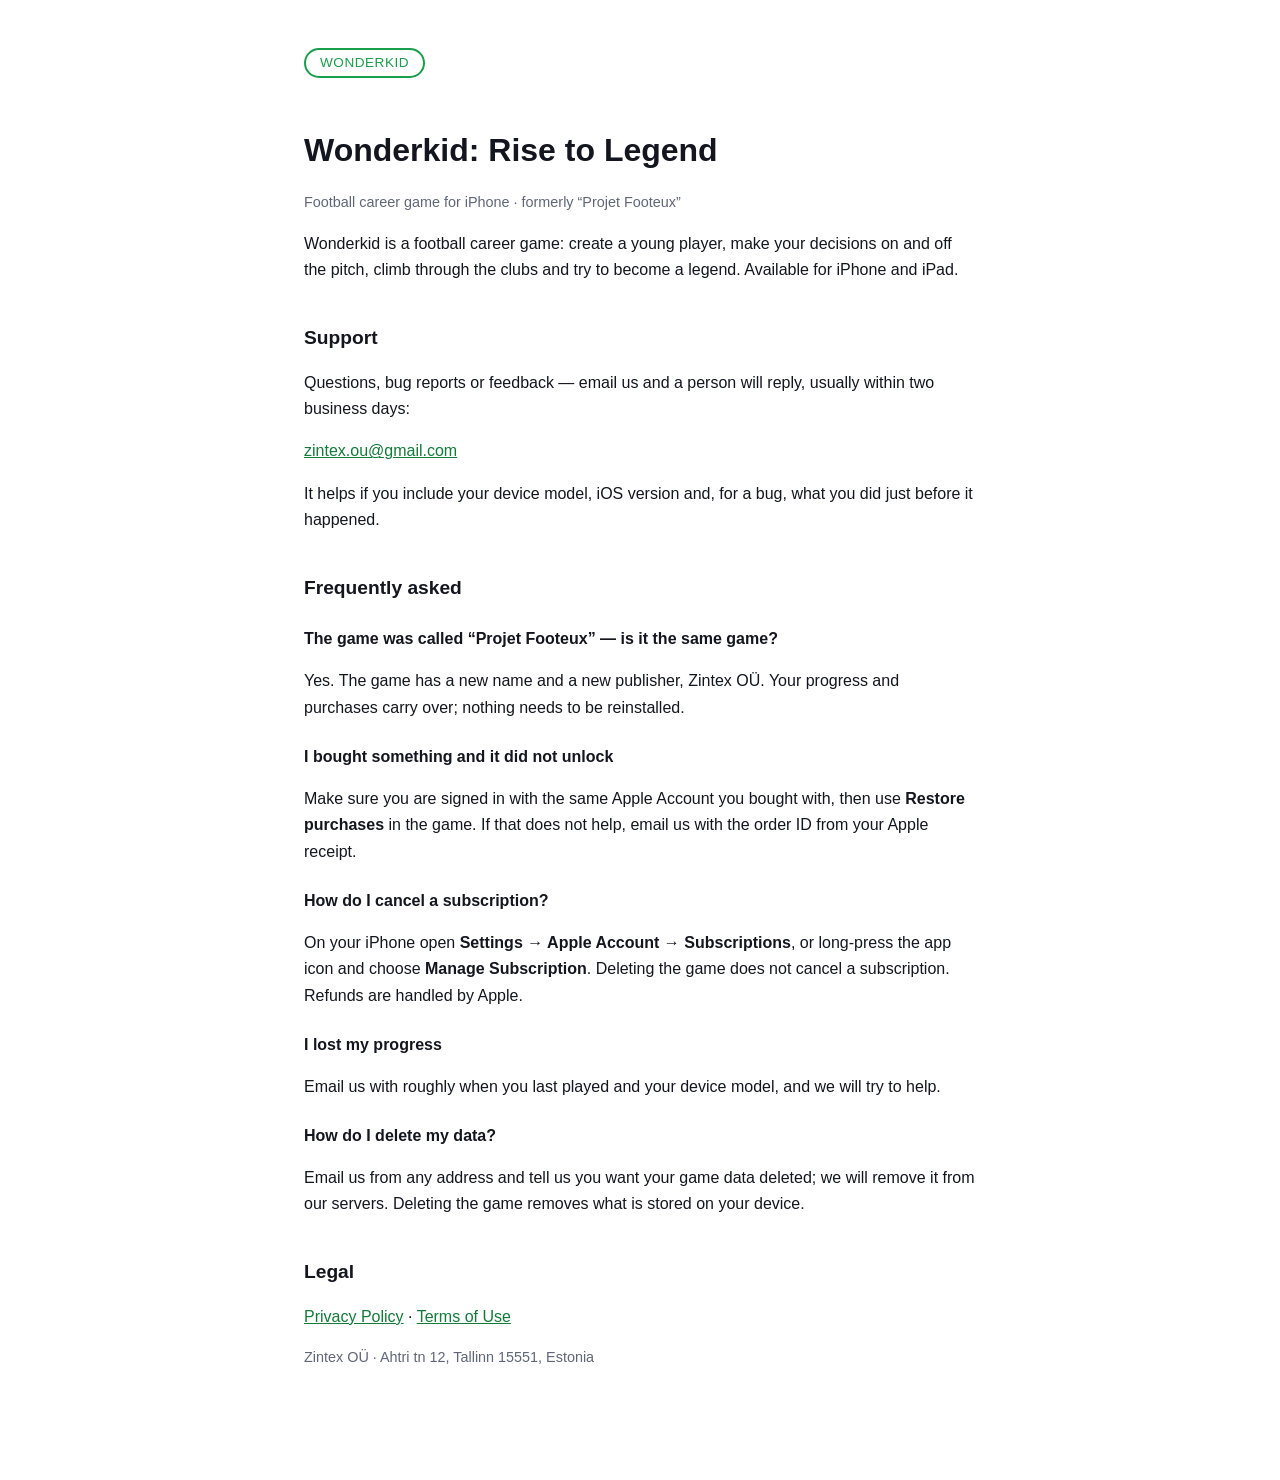
==== index.html @ c9cfcc6a "Add Wonderkid support, privacy and terms pages" ====
<!doctype html>
<html lang="en">
<head>
<meta charset="utf-8">
<meta name="viewport" content="width=device-width, initial-scale=1">
<title>Wonderkid — Support</title>
<link rel="stylesheet" href="style.css">
</head>
<body>
<div class="badge">WONDERKID</div>
<h1>Wonderkid: Rise to Legend</h1>
<p class="muted">Football career game for iPhone · formerly “Projet Footeux”</p>
<p>Wonderkid is a football career game: create a young player, make your decisions on and off the pitch, climb through the clubs and try to become a legend. Available for iPhone and iPad.</p>

<h2>Support</h2>
<p>Questions, bug reports or feedback — email us and a person will reply, usually within two business days:</p>
<p><a href="mailto:zintex.ou@gmail.com">zintex.ou@gmail.com</a></p>
<p>It helps if you include your device model, iOS version and, for a bug, what you did just before it happened.</p>

<h2>Frequently asked</h2>

<h3>The game was called “Projet Footeux” — is it the same game?</h3>
<p>Yes. The game has a new name and a new publisher, Zintex OÜ. Your progress and purchases carry over; nothing needs to be reinstalled.</p>

<h3>I bought something and it did not unlock</h3>
<p>Make sure you are signed in with the same Apple Account you bought with, then use <strong>Restore purchases</strong> in the game. If that does not help, email us with the order ID from your Apple receipt.</p>

<h3>How do I cancel a subscription?</h3>
<p>On your iPhone open <strong>Settings → Apple Account → Subscriptions</strong>, or long-press the app icon and choose <strong>Manage Subscription</strong>. Deleting the game does not cancel a subscription. Refunds are handled by Apple.</p>

<h3>I lost my progress</h3>
<p>Email us with roughly when you last played and your device model, and we will try to help.</p>

<h3>How do I delete my data?</h3>
<p>Email us from any address and tell us you want your game data deleted; we will remove it from our servers. Deleting the game removes what is stored on your device.</p>

<h2>Legal</h2>
<p><a href="privacy.html">Privacy Policy</a> · <a href="terms.html">Terms of Use</a></p>

<p class="muted">Zintex OÜ · Ahtri tn 12, Tallinn 15551, Estonia</p>
</body>
</html>
---- style.css ----
:root { color-scheme: light dark; }
* { box-sizing: border-box; }
body {
  font-family: -apple-system, BlinkMacSystemFont, 'Segoe UI', Roboto, Helvetica, Arial, sans-serif;
  background: #ffffff; color: #14161f;
  max-width: 720px; margin: 0 auto; padding: 48px 24px 96px;
  line-height: 1.65;
}
@media (prefers-color-scheme: dark) {
  body { background: #0b0e14; color: #f5f7fa; }
  a { color: #6fdc93; }
  .muted { color: #8b93a7; }
  .badge { border-color: #1a9e4b; color: #6fdc93; }
}
h1 { font-size: 2rem; margin-bottom: 0.2em; }
h2 { font-size: 1.2rem; margin-top: 2em; }
h3 { font-size: 1rem; margin-top: 1.4em; }
a { color: #137a39; }
.muted { color: #5f6678; font-size: 0.9rem; }
.badge {
  display: inline-block; border: 2px solid #1a9e4b; color: #1a9e4b;
  border-radius: 999px; padding: 2px 14px; font-size: 0.85rem;
  letter-spacing: 0.5px; margin-bottom: 24px;
}
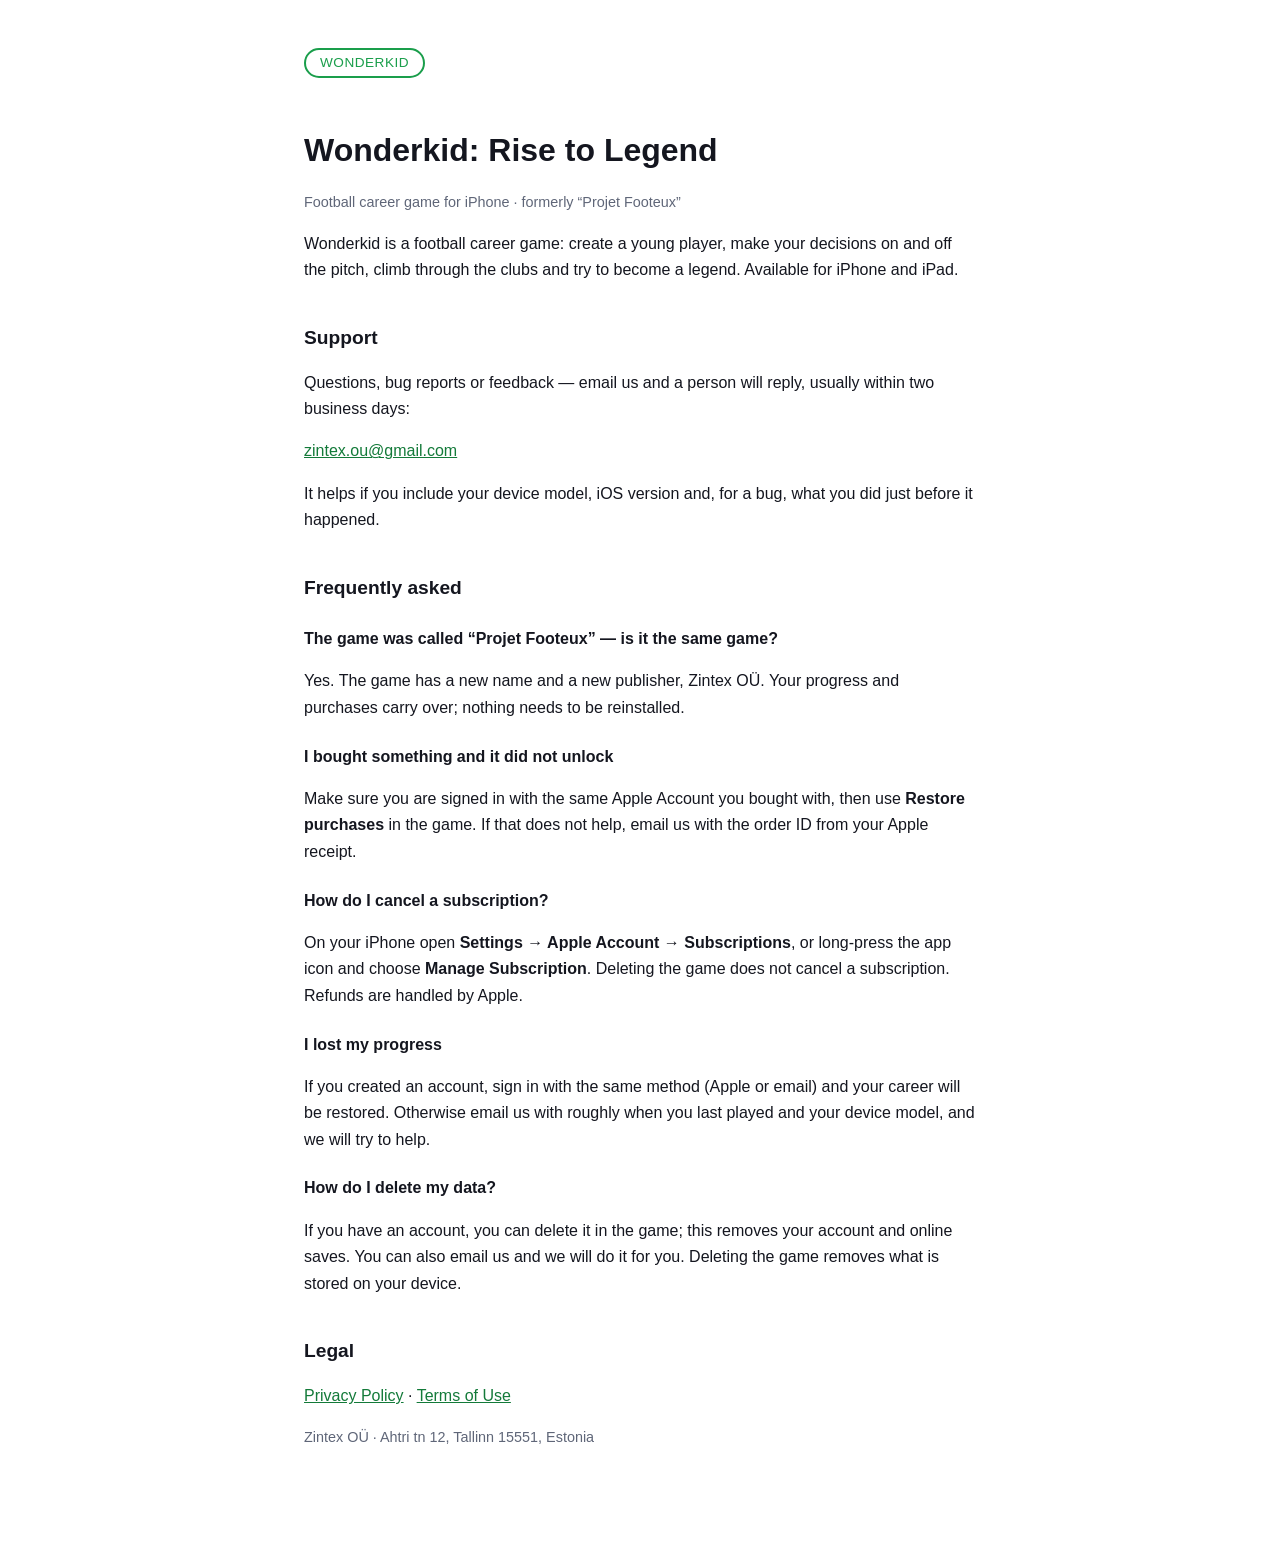
==== commit f6312d80: "Match privacy, terms and support to the game's actual data use" ====
--- a/index.html
+++ b/index.html
@@ -29,10 +29,10 @@
 <p>On your iPhone open <strong>Settings → Apple Account → Subscriptions</strong>, or long-press the app icon and choose <strong>Manage Subscription</strong>. Deleting the game does not cancel a subscription. Refunds are handled by Apple.</p>
 
 <h3>I lost my progress</h3>
-<p>Email us with roughly when you last played and your device model, and we will try to help.</p>
+<p>If you created an account, sign in with the same method (Apple or email) and your career will be restored. Otherwise email us with roughly when you last played and your device model, and we will try to help.</p>
 
 <h3>How do I delete my data?</h3>
-<p>Email us from any address and tell us you want your game data deleted; we will remove it from our servers. Deleting the game removes what is stored on your device.</p>
+<p>If you have an account, you can delete it in the game; this removes your account and online saves. You can also email us and we will do it for you. Deleting the game removes what is stored on your device.</p>
 
 <h2>Legal</h2>
 <p><a href="privacy.html">Privacy Policy</a> · <a href="terms.html">Terms of Use</a></p>
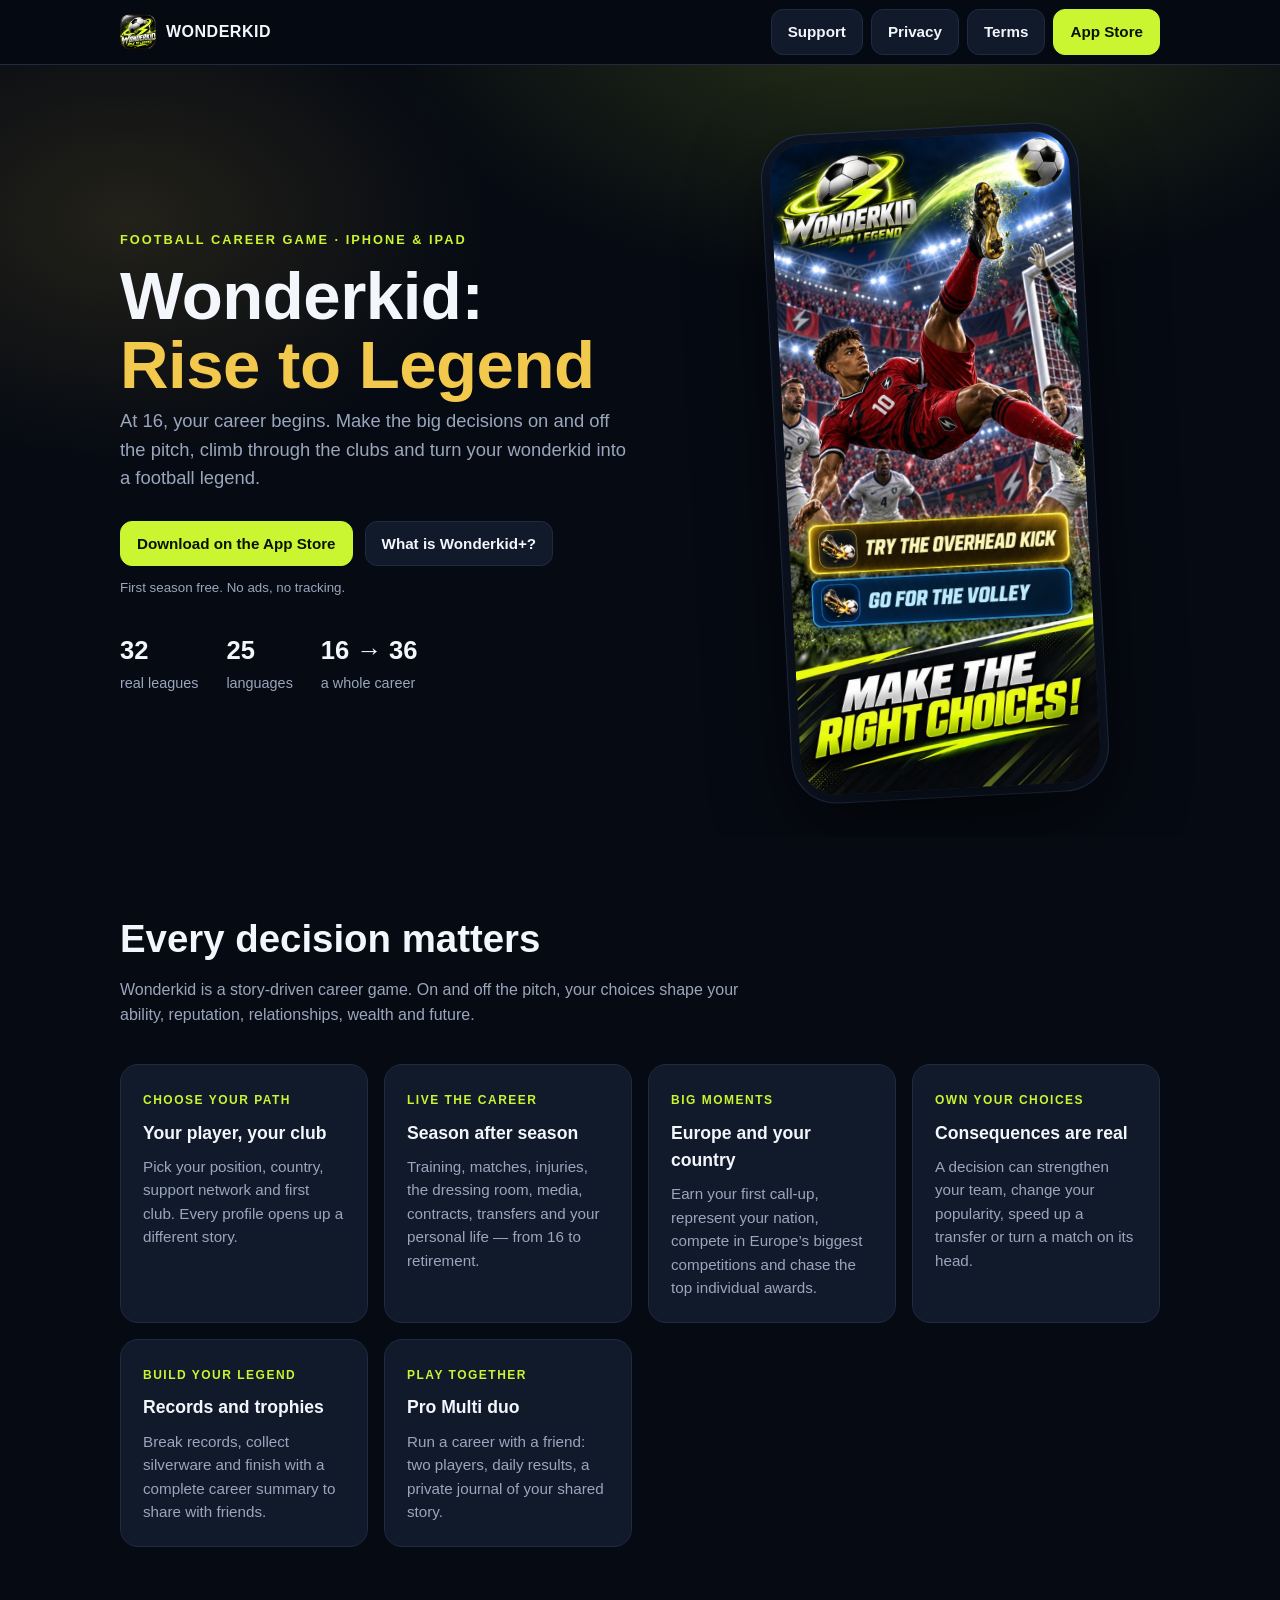
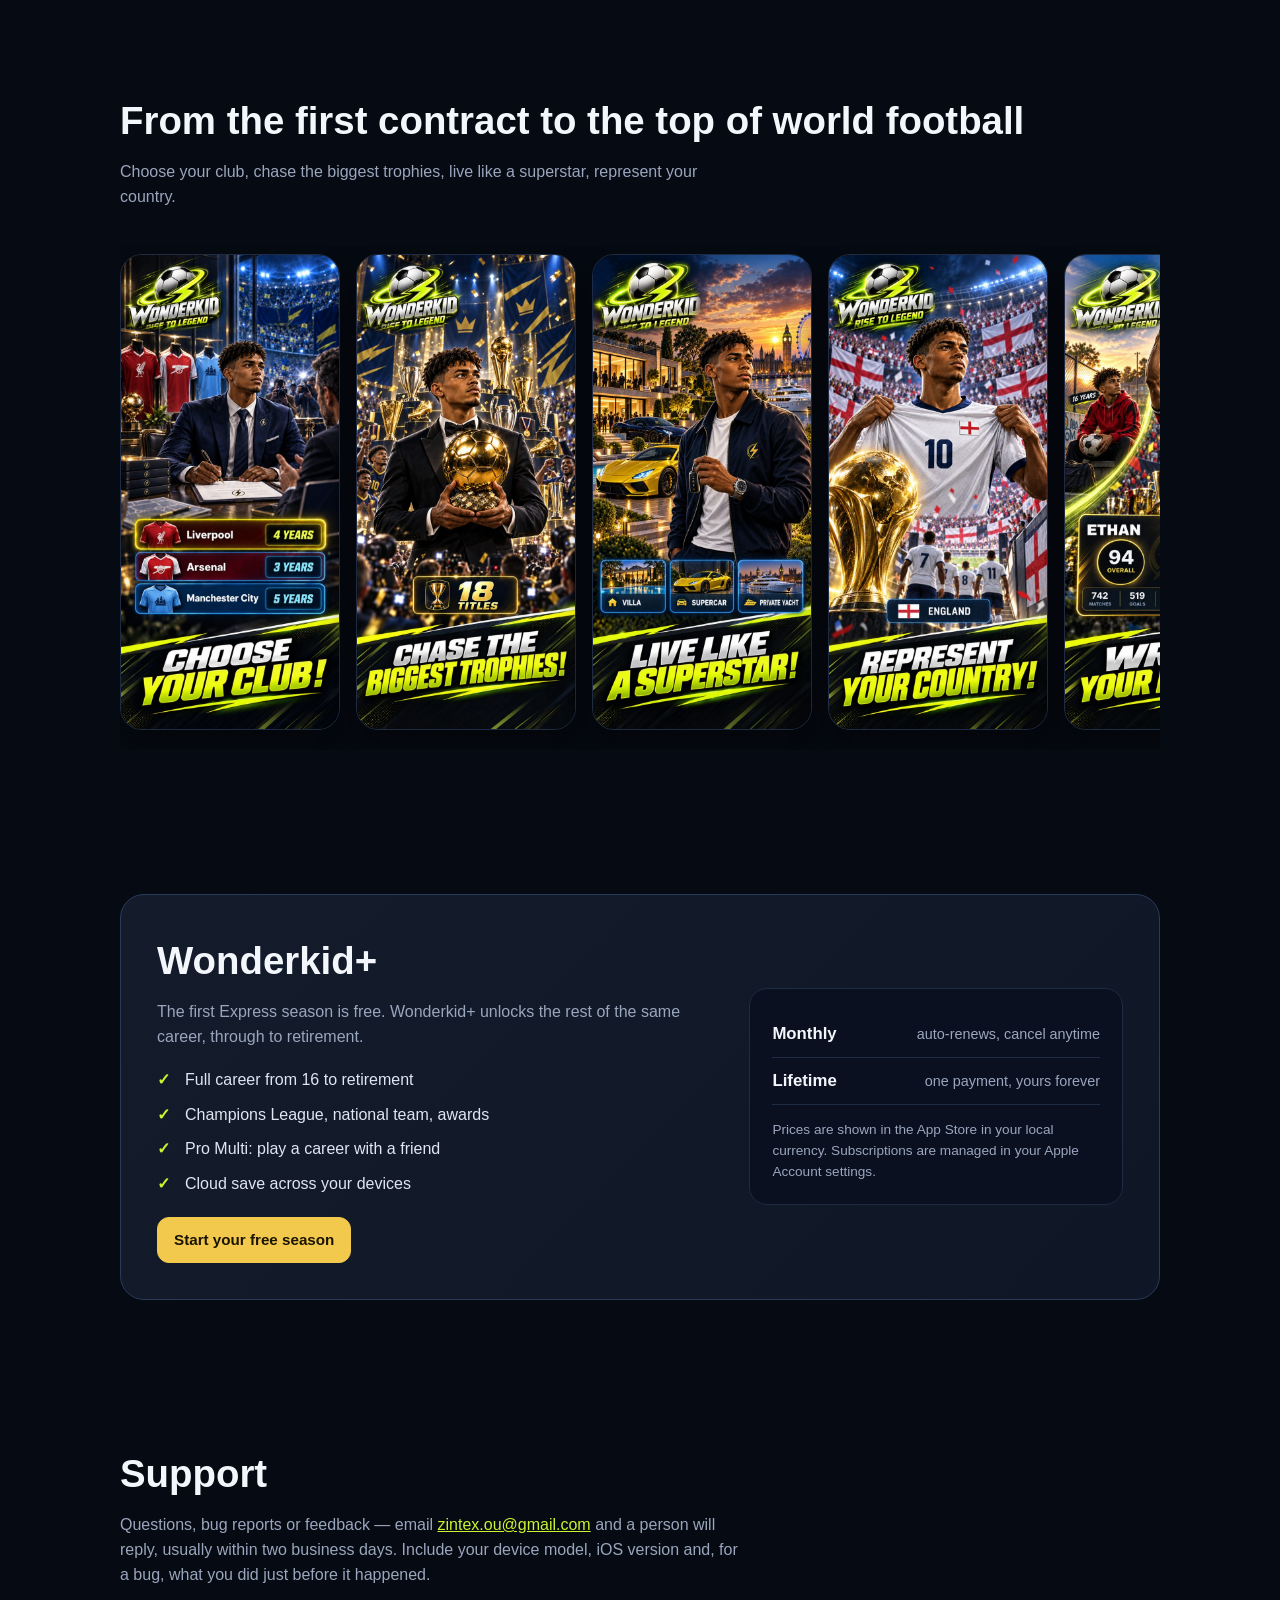
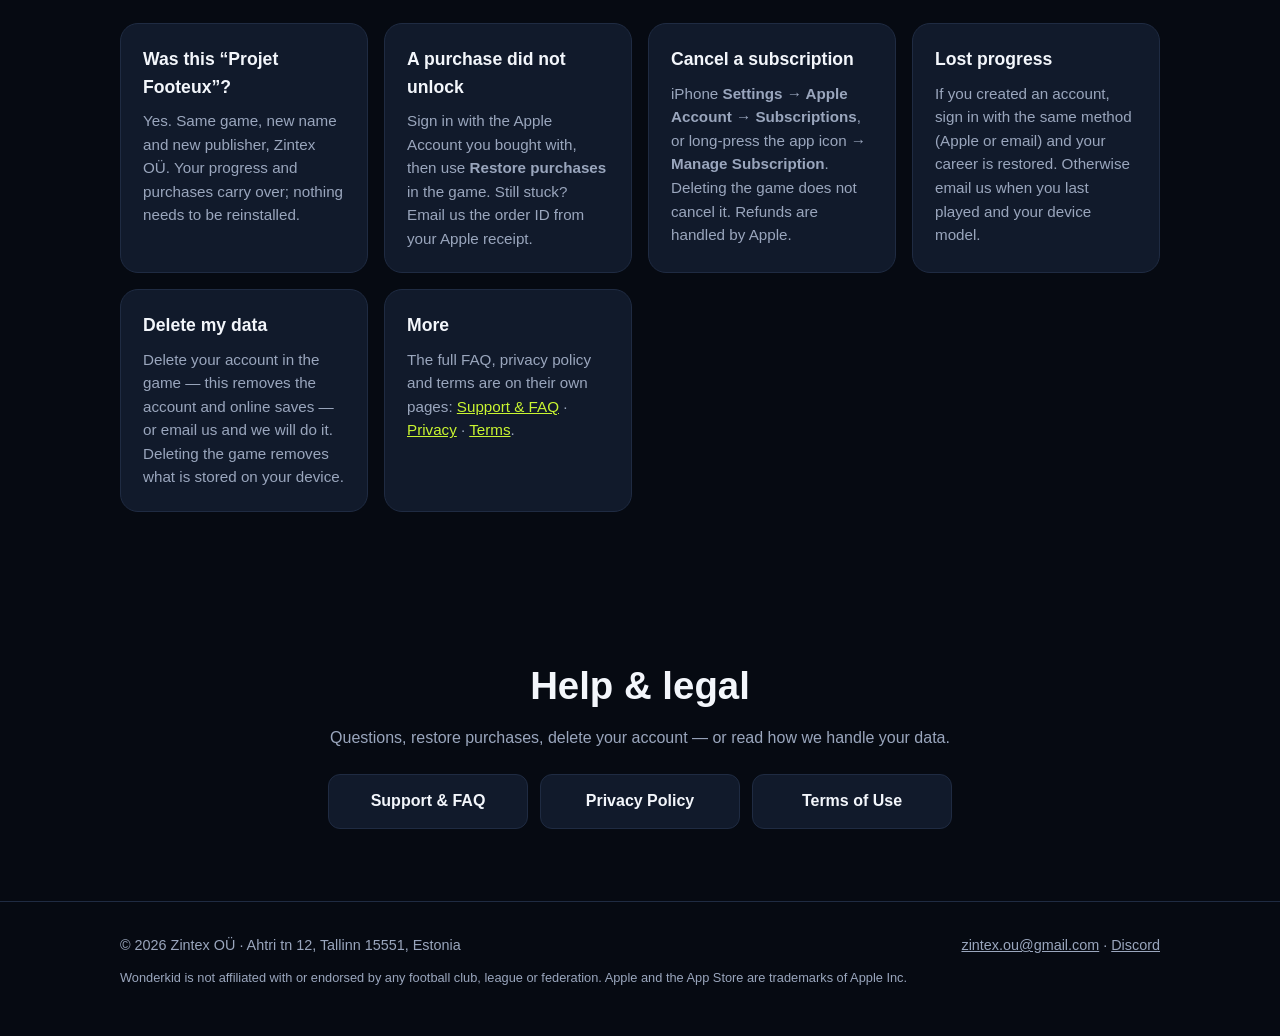
==== commit 7d631907: "Promo site: landing page with support, privacy and terms; support moved to support.html" ====
--- a/index.html
+++ b/index.html
@@ -3,40 +3,206 @@
 <head>
 <meta charset="utf-8">
 <meta name="viewport" content="width=device-width, initial-scale=1">
-<title>Wonderkid — Support</title>
-<link rel="stylesheet" href="style.css">
+<title>Wonderkid: Rise to Legend — Football Career Game for iPhone</title>
+<meta name="description" content="At 16, your career begins. Make the big decisions on and off the pitch and turn your wonderkid into a football legend. Free first season on iPhone and iPad.">
+<meta property="og:title" content="Wonderkid: Rise to Legend">
+<meta property="og:description" content="Story-driven football career game. Create your player, choose your club, chase the biggest trophies.">
+<meta property="og:image" content="https://zintex-ou.github.io/wonderkid-legal/assets/shot-1.jpg">
+<link rel="icon" href="assets/icon.png" type="image/png">
+<link rel="apple-touch-icon" href="assets/icon.png">
+<style>
+:root{
+  --bg:#060a12;--bg2:#0d1422;--card:#111a2b;--line:#1f2b42;
+  --text:#f3f6fb;--muted:#9aa6bd;--lime:#c9f531;--gold:#f2c94c;--green:#1fb86b;
+}
+*{box-sizing:border-box}
+html{scroll-behavior:smooth}
+body{margin:0;background:var(--bg);color:var(--text);font-family:-apple-system,BlinkMacSystemFont,'Segoe UI',Roboto,Helvetica,Arial,sans-serif;line-height:1.55;-webkit-font-smoothing:antialiased}
+a{color:var(--lime)}
+.wrap{max-width:1080px;margin:0 auto;padding:0 20px}
+header{position:sticky;top:0;z-index:5;background:rgba(6,10,18,.85);backdrop-filter:blur(12px);border-bottom:1px solid var(--line)}
+nav{display:flex;align-items:center;justify-content:space-between;height:64px;gap:16px}
+.brand{display:flex;align-items:center;gap:10px;color:var(--text);text-decoration:none;font-weight:800;letter-spacing:.5px}
+.brand img{width:36px;height:36px;border-radius:9px}
+.nav-links{display:flex;gap:8px;flex-wrap:wrap;justify-content:flex-end}
+.btn{display:inline-flex;align-items:center;gap:8px;padding:10px 16px;border-radius:12px;font-weight:700;text-decoration:none;font-size:.95rem;border:1px solid var(--line);color:var(--text);background:var(--card);transition:transform .15s,background .15s}
+.btn:hover{transform:translateY(-1px);background:#172238}
+.btn.primary{background:var(--lime);color:#0a1200;border-color:var(--lime)}
+.btn.primary:hover{background:#d9ff4a}
+.btn.gold{background:var(--gold);color:#1a1400;border-color:var(--gold)}
+.hero{position:relative;overflow:hidden;padding:72px 0 48px;background:radial-gradient(900px 500px at 70% -10%,rgba(201,245,49,.18),transparent 60%),radial-gradient(600px 400px at 10% 20%,rgba(242,201,76,.12),transparent 60%),var(--bg)}
+.hero-grid{display:grid;grid-template-columns:1.1fr .9fr;gap:40px;align-items:center}
+.eyebrow{color:var(--lime);font-weight:800;letter-spacing:2px;font-size:.8rem;text-transform:uppercase}
+h1{font-size:clamp(2.4rem,6vw,4.2rem);line-height:1.02;margin:12px 0 8px;font-weight:900;letter-spacing:-.5px}
+h1 em{font-style:normal;color:var(--gold)}
+.lead{font-size:1.15rem;color:var(--muted);max-width:520px;margin:0 0 28px}
+.cta{display:flex;gap:12px;flex-wrap:wrap;align-items:center}
+.cta small{color:var(--muted);width:100%}
+.phone{justify-self:center;width:min(300px,80vw);border-radius:36px;box-shadow:0 30px 80px rgba(0,0,0,.6),0 0 0 8px #0e1626,0 0 0 9px #27334d;overflow:hidden;transform:rotate(-3deg)}
+.phone img{display:block;width:100%}
+.stats{display:flex;gap:28px;flex-wrap:wrap;margin-top:32px}
+.stat b{display:block;font-size:1.6rem;color:var(--text)}
+.stat span{color:var(--muted);font-size:.9rem}
+section{padding:72px 0}
+section h2{font-size:clamp(1.7rem,3.5vw,2.4rem);margin:0 0 10px;font-weight:900}
+.sub{color:var(--muted);margin:0 0 36px;max-width:620px}
+.features{display:grid;grid-template-columns:repeat(auto-fit,minmax(240px,1fr));gap:16px}
+.f{background:var(--card);border:1px solid var(--line);border-radius:18px;padding:22px}
+.f .k{display:inline-block;color:var(--lime);font-weight:800;letter-spacing:1.5px;font-size:.75rem;margin-bottom:10px}
+.f h3{margin:0 0 8px;font-size:1.1rem}
+.f p{margin:0;color:var(--muted);font-size:.95rem}
+.gallery{display:flex;gap:16px;overflow-x:auto;padding:8px 4px 20px;scroll-snap-type:x mandatory;-webkit-overflow-scrolling:touch}
+.gallery img{flex:0 0 auto;width:220px;border-radius:22px;scroll-snap-align:start;border:1px solid var(--line);box-shadow:0 16px 40px rgba(0,0,0,.45)}
+.plus{background:linear-gradient(135deg,#141c2c,#0f1626);border:1px solid #2a3a5a;border-radius:24px;padding:36px;display:grid;grid-template-columns:1.2fr .8fr;gap:32px;align-items:center}
+.plus h2{margin-top:0}
+.plus ul{list-style:none;padding:0;margin:0 0 20px;display:grid;gap:10px}
+.plus li{padding-left:28px;position:relative;color:#dfe5f1}
+.plus li::before{content:"✓";position:absolute;left:0;color:var(--lime);font-weight:900}
+.price{background:#0a1020;border:1px solid var(--line);border-radius:18px;padding:22px}
+.price .row{display:flex;justify-content:space-between;align-items:baseline;flex-wrap:wrap;gap:4px 12px;padding:10px 0;border-bottom:1px solid var(--line)}
+.price .row:last-child{border:0}
+.price b{font-size:1.05rem}
+.price span{color:var(--muted);font-size:.9rem}
+.legal{text-align:center}
+.legal-btns{display:flex;gap:12px;justify-content:center;flex-wrap:wrap;margin-top:24px}
+.legal-btns .btn{min-width:200px;justify-content:center;padding:14px 20px;font-size:1rem}
+footer{border-top:1px solid var(--line);padding:32px 0 48px;color:var(--muted);font-size:.9rem}
+footer .row{display:flex;justify-content:space-between;gap:16px;flex-wrap:wrap}
+footer a{color:var(--muted)}
+@media (max-width:820px){
+  .hero-grid{grid-template-columns:1fr}
+  .phone{transform:none;margin-top:12px}
+  .plus{grid-template-columns:1fr;padding:26px}
+  nav{height:auto;padding:12px 0}
+  .nav-links .btn{padding:8px 12px;font-size:.85rem}
+  section{padding:52px 0}
+}
+</style>
 </head>
 <body>
-<div class="badge">WONDERKID</div>
-<h1>Wonderkid: Rise to Legend</h1>
-<p class="muted">Football career game for iPhone · formerly “Projet Footeux”</p>
-<p>Wonderkid is a football career game: create a young player, make your decisions on and off the pitch, climb through the clubs and try to become a legend. Available for iPhone and iPad.</p>
-
-<h2>Support</h2>
-<p>Questions, bug reports or feedback — email us and a person will reply, usually within two business days:</p>
-<p><a href="mailto:zintex.ou@gmail.com">zintex.ou@gmail.com</a></p>
-<p>It helps if you include your device model, iOS version and, for a bug, what you did just before it happened.</p>
-
-<h2>Frequently asked</h2>
-
-<h3>The game was called “Projet Footeux” — is it the same game?</h3>
-<p>Yes. The game has a new name and a new publisher, Zintex OÜ. Your progress and purchases carry over; nothing needs to be reinstalled.</p>
-
-<h3>I bought something and it did not unlock</h3>
-<p>Make sure you are signed in with the same Apple Account you bought with, then use <strong>Restore purchases</strong> in the game. If that does not help, email us with the order ID from your Apple receipt.</p>
-
-<h3>How do I cancel a subscription?</h3>
-<p>On your iPhone open <strong>Settings → Apple Account → Subscriptions</strong>, or long-press the app icon and choose <strong>Manage Subscription</strong>. Deleting the game does not cancel a subscription. Refunds are handled by Apple.</p>
-
-<h3>I lost my progress</h3>
-<p>If you created an account, sign in with the same method (Apple or email) and your career will be restored. Otherwise email us with roughly when you last played and your device model, and we will try to help.</p>
-
-<h3>How do I delete my data?</h3>
-<p>If you have an account, you can delete it in the game; this removes your account and online saves. You can also email us and we will do it for you. Deleting the game removes what is stored on your device.</p>
-
-<h2>Legal</h2>
-<p><a href="privacy.html">Privacy Policy</a> · <a href="terms.html">Terms of Use</a></p>
-
-<p class="muted">Zintex OÜ · Ahtri tn 12, Tallinn 15551, Estonia</p>
+
+<header>
+  <div class="wrap">
+    <nav>
+      <a class="brand" href="#top"><img src="assets/icon.png" alt="">WONDERKID</a>
+      <div class="nav-links">
+        <a class="btn" href="#support">Support</a>
+        <a class="btn" href="privacy.html">Privacy</a>
+        <a class="btn" href="terms.html">Terms</a>
+        <a class="btn primary" href="https://apps.apple.com/app/id6797542898">App Store</a>
+      </div>
+    </nav>
+  </div>
+</header>
+
+<main id="top">
+<section class="hero">
+  <div class="wrap hero-grid">
+    <div>
+      <div class="eyebrow">Football career game · iPhone &amp; iPad</div>
+      <h1>Wonderkid:<br><em>Rise to Legend</em></h1>
+      <p class="lead">At 16, your career begins. Make the big decisions on and off the pitch, climb through the clubs and turn your wonderkid into a football legend.</p>
+      <div class="cta">
+        <a class="btn primary" href="https://apps.apple.com/app/id6797542898">Download on the App Store</a>
+        <a class="btn" href="#plus">What is Wonderkid+?</a>
+        <small>First season free. No ads, no tracking.</small>
+      </div>
+      <div class="stats">
+        <div class="stat"><b>32</b><span>real leagues</span></div>
+        <div class="stat"><b>25</b><span>languages</span></div>
+        <div class="stat"><b>16 → 36</b><span>a whole career</span></div>
+      </div>
+    </div>
+    <div class="phone"><img src="assets/shot-1.jpg" alt="Wonderkid gameplay: choosing an overhead kick"></div>
+  </div>
+</section>
+
+<section id="features">
+  <div class="wrap">
+    <h2>Every decision matters</h2>
+    <p class="sub">Wonderkid is a story-driven career game. On and off the pitch, your choices shape your ability, reputation, relationships, wealth and future.</p>
+    <div class="features">
+      <div class="f"><span class="k">CHOOSE YOUR PATH</span><h3>Your player, your club</h3><p>Pick your position, country, support network and first club. Every profile opens up a different story.</p></div>
+      <div class="f"><span class="k">LIVE THE CAREER</span><h3>Season after season</h3><p>Training, matches, injuries, the dressing room, media, contracts, transfers and your personal life — from 16 to retirement.</p></div>
+      <div class="f"><span class="k">BIG MOMENTS</span><h3>Europe and your country</h3><p>Earn your first call-up, represent your nation, compete in Europe’s biggest competitions and chase the top individual awards.</p></div>
+      <div class="f"><span class="k">OWN YOUR CHOICES</span><h3>Consequences are real</h3><p>A decision can strengthen your team, change your popularity, speed up a transfer or turn a match on its head.</p></div>
+      <div class="f"><span class="k">BUILD YOUR LEGEND</span><h3>Records and trophies</h3><p>Break records, collect silverware and finish with a complete career summary to share with friends.</p></div>
+      <div class="f"><span class="k">PLAY TOGETHER</span><h3>Pro Multi duo</h3><p>Run a career with a friend: two players, daily results, a private journal of your shared story.</p></div>
+    </div>
+  </div>
+</section>
+
+<section id="screens">
+  <div class="wrap">
+    <h2>From the first contract to the top of world football</h2>
+    <p class="sub">Choose your club, chase the biggest trophies, live like a superstar, represent your country.</p>
+    <div class="gallery">
+      <img src="assets/shot-2.jpg" alt="Choose your club">
+      <img src="assets/shot-3.jpg" alt="Chase the biggest trophies">
+      <img src="assets/shot-4.jpg" alt="Live like a superstar">
+      <img src="assets/shot-5.jpg" alt="Represent your country">
+      <img src="assets/shot-6.jpg" alt="Write your legend">
+    </div>
+  </div>
+</section>
+
+<section id="plus">
+  <div class="wrap">
+    <div class="plus">
+      <div>
+        <h2>Wonderkid+</h2>
+        <p class="sub" style="margin-bottom:18px">The first Express season is free. Wonderkid+ unlocks the rest of the same career, through to retirement.</p>
+        <ul>
+          <li>Full career from 16 to retirement</li>
+          <li>Champions League, national team, awards</li>
+          <li>Pro Multi: play a career with a friend</li>
+          <li>Cloud save across your devices</li>
+        </ul>
+        <a class="btn gold" href="https://apps.apple.com/app/id6797542898">Start your free season</a>
+      </div>
+      <div class="price">
+        <div class="row"><b>Monthly</b><span>auto-renews, cancel anytime</span></div>
+        <div class="row"><b>Lifetime</b><span>one payment, yours forever</span></div>
+        <p style="margin:14px 0 0;color:var(--muted);font-size:.85rem">Prices are shown in the App Store in your local currency. Subscriptions are managed in your Apple Account settings.</p>
+      </div>
+    </div>
+  </div>
+</section>
+
+<section id="support">
+  <div class="wrap">
+    <h2>Support</h2>
+    <p class="sub">Questions, bug reports or feedback — email <a href="mailto:zintex.ou@gmail.com">zintex.ou@gmail.com</a> and a person will reply, usually within two business days. Include your device model, iOS version and, for a bug, what you did just before it happened.</p>
+    <div class="features">
+      <div class="f"><h3>Was this “Projet Footeux”?</h3><p>Yes. Same game, new name and new publisher, Zintex OÜ. Your progress and purchases carry over; nothing needs to be reinstalled.</p></div>
+      <div class="f"><h3>A purchase did not unlock</h3><p>Sign in with the Apple Account you bought with, then use <strong>Restore purchases</strong> in the game. Still stuck? Email us the order ID from your Apple receipt.</p></div>
+      <div class="f"><h3>Cancel a subscription</h3><p>iPhone <strong>Settings → Apple Account → Subscriptions</strong>, or long-press the app icon → <strong>Manage Subscription</strong>. Deleting the game does not cancel it. Refunds are handled by Apple.</p></div>
+      <div class="f"><h3>Lost progress</h3><p>If you created an account, sign in with the same method (Apple or email) and your career is restored. Otherwise email us when you last played and your device model.</p></div>
+      <div class="f"><h3>Delete my data</h3><p>Delete your account in the game — this removes the account and online saves — or email us and we will do it. Deleting the game removes what is stored on your device.</p></div>
+      <div class="f"><h3>More</h3><p>The full FAQ, privacy policy and terms are on their own pages: <a href="support.html">Support &amp; FAQ</a> · <a href="privacy.html">Privacy</a> · <a href="terms.html">Terms</a>.</p></div>
+    </div>
+  </div>
+</section>
+
+<section id="legal" class="legal">
+  <div class="wrap">
+    <h2>Help &amp; legal</h2>
+    <p class="sub" style="margin:0 auto">Questions, restore purchases, delete your account — or read how we handle your data.</p>
+    <div class="legal-btns">
+      <a class="btn" href="support.html">Support &amp; FAQ</a>
+      <a class="btn" href="privacy.html">Privacy Policy</a>
+      <a class="btn" href="terms.html">Terms of Use</a>
+    </div>
+  </div>
+</section>
+</main>
+
+<footer>
+  <div class="wrap row">
+    <div>© 2026 Zintex OÜ · Ahtri tn 12, Tallinn 15551, Estonia</div>
+    <div><a href="mailto:zintex.ou@gmail.com">zintex.ou@gmail.com</a> · <a href="https://discord.gg/sp27dDSzA">Discord</a></div>
+  </div>
+  <div class="wrap" style="margin-top:12px;font-size:.8rem">Wonderkid is not affiliated with or endorsed by any football club, league or federation. Apple and the App Store are trademarks of Apple Inc.</div>
+</footer>
 </body>
 </html>
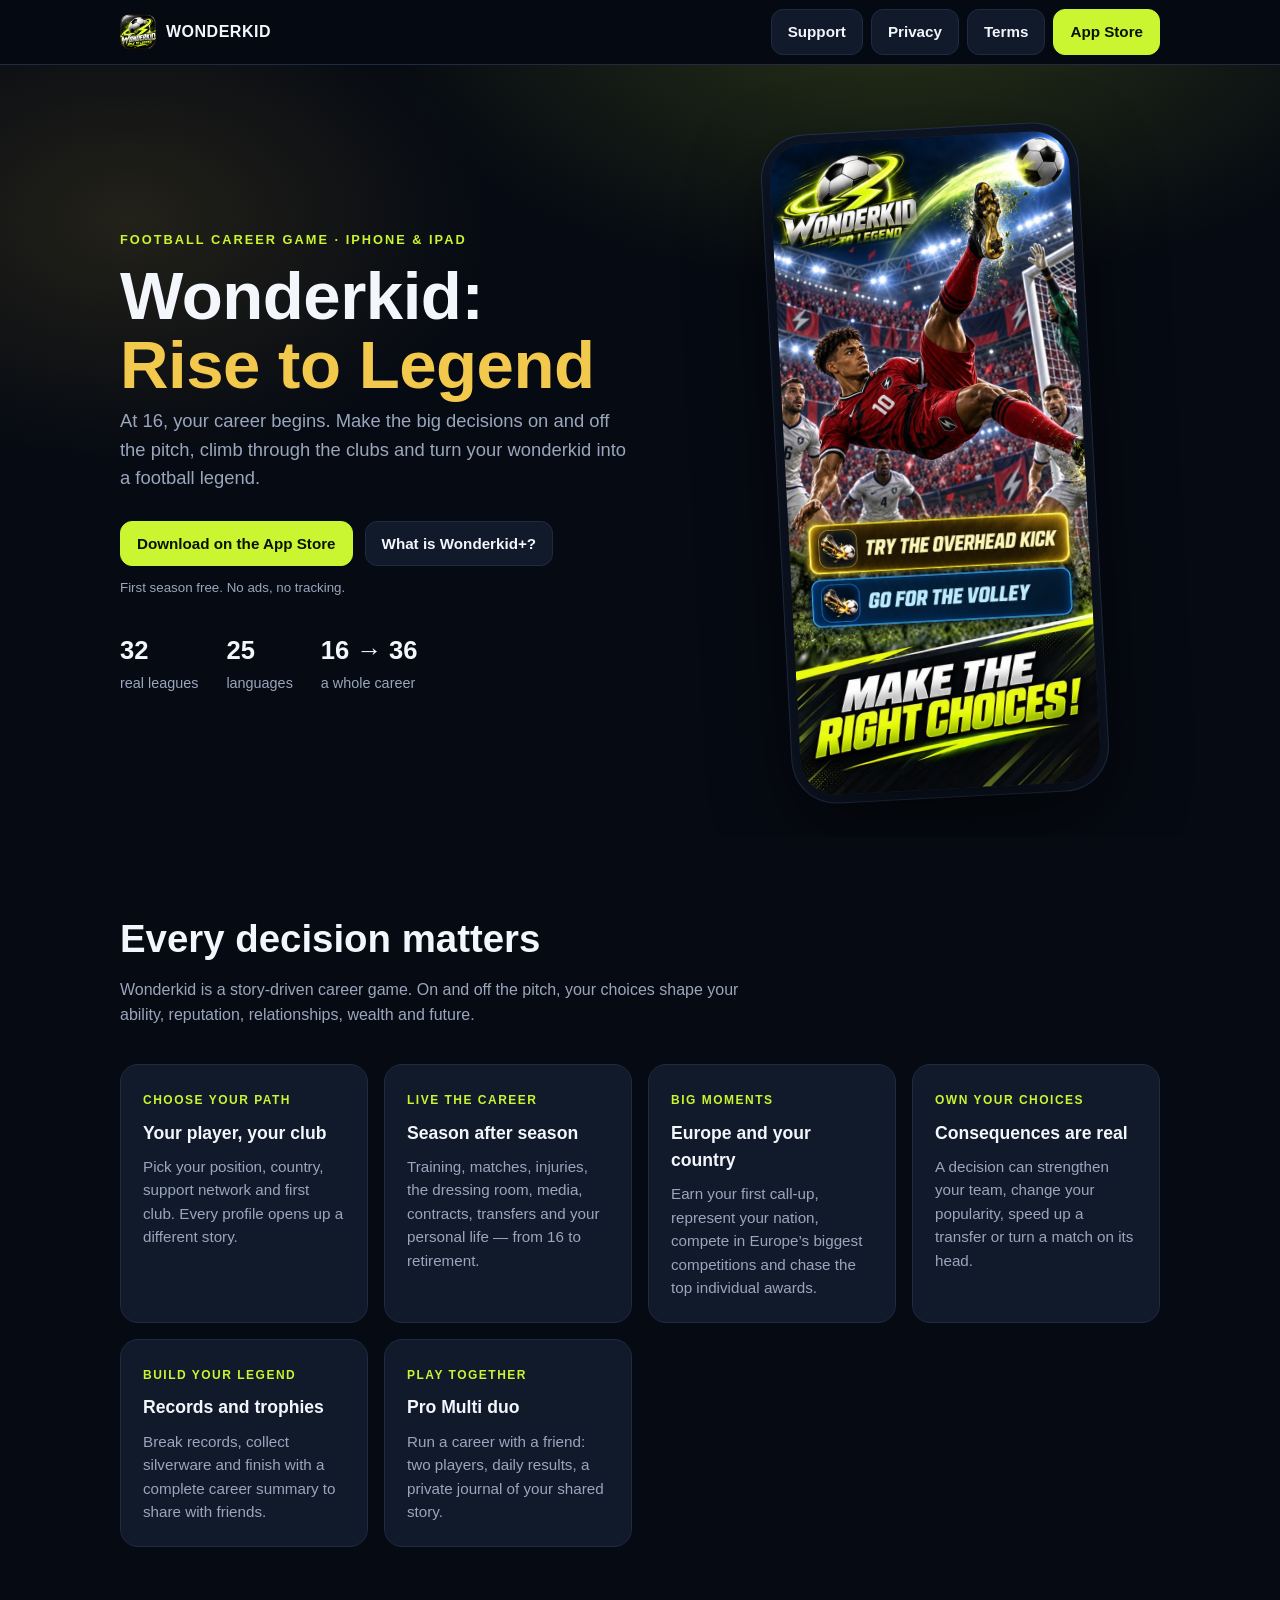
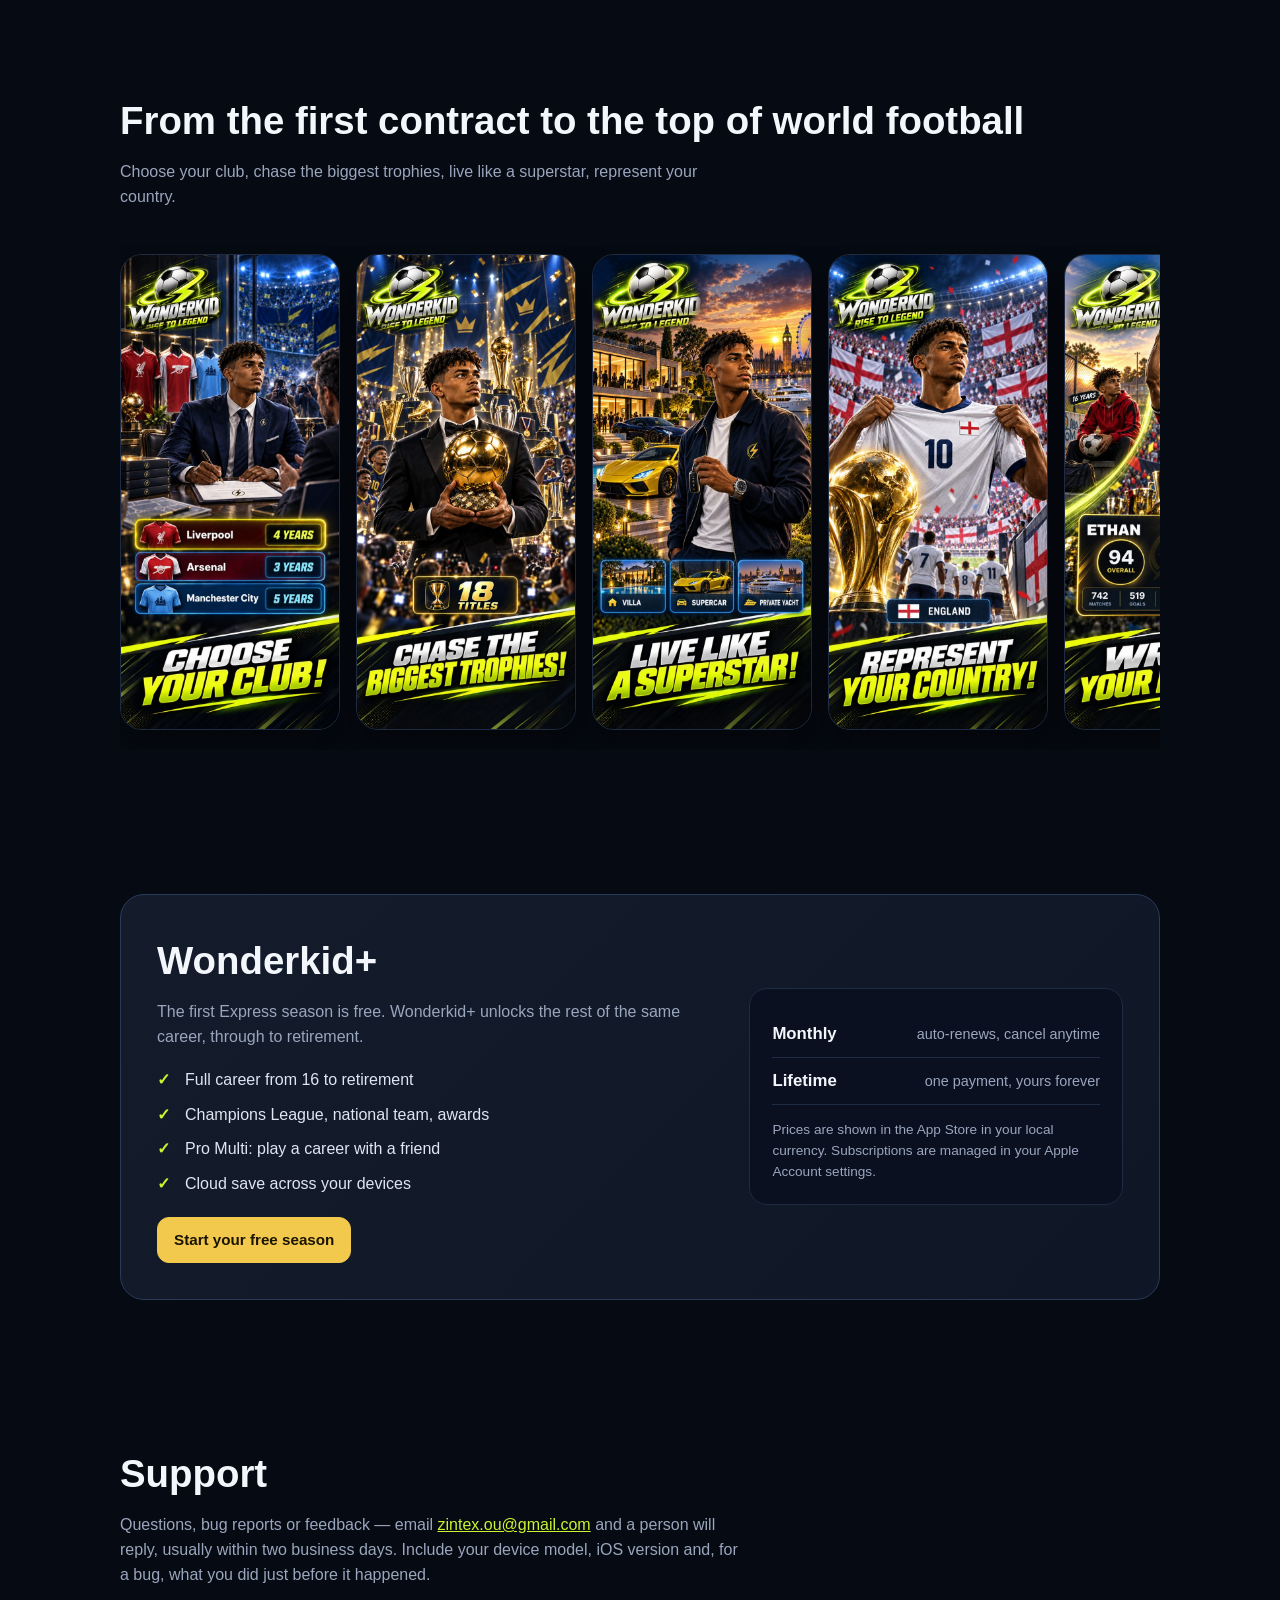
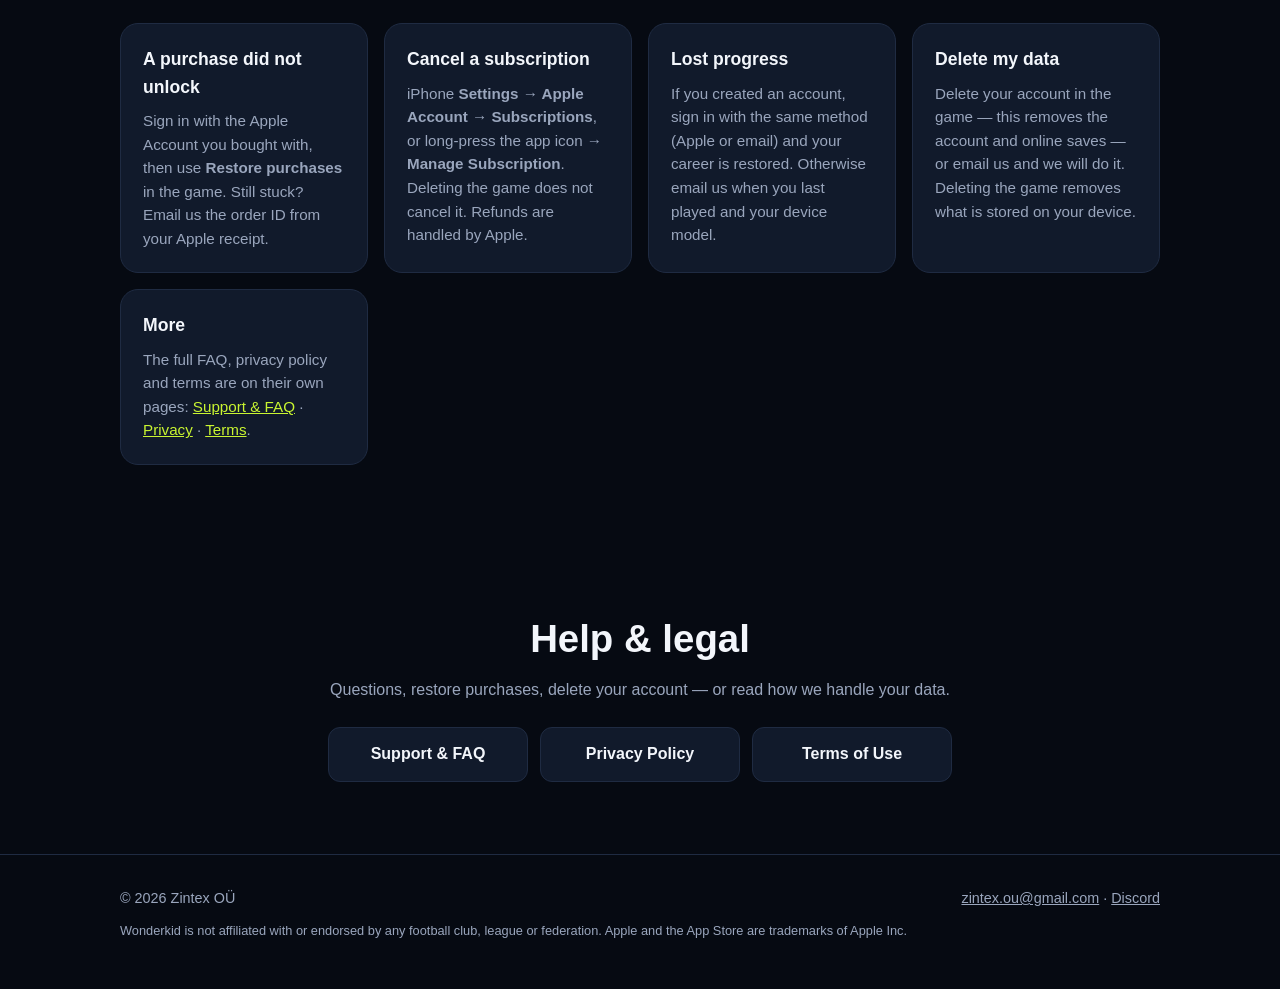
==== commit 39677c7d: "Site: drop former-name mentions and postal address" ====
--- a/index.html
+++ b/index.html
@@ -174,7 +174,6 @@
     <h2>Support</h2>
     <p class="sub">Questions, bug reports or feedback — email <a href="mailto:zintex.ou@gmail.com">zintex.ou@gmail.com</a> and a person will reply, usually within two business days. Include your device model, iOS version and, for a bug, what you did just before it happened.</p>
     <div class="features">
-      <div class="f"><h3>Was this “Projet Footeux”?</h3><p>Yes. Same game, new name and new publisher, Zintex OÜ. Your progress and purchases carry over; nothing needs to be reinstalled.</p></div>
       <div class="f"><h3>A purchase did not unlock</h3><p>Sign in with the Apple Account you bought with, then use <strong>Restore purchases</strong> in the game. Still stuck? Email us the order ID from your Apple receipt.</p></div>
       <div class="f"><h3>Cancel a subscription</h3><p>iPhone <strong>Settings → Apple Account → Subscriptions</strong>, or long-press the app icon → <strong>Manage Subscription</strong>. Deleting the game does not cancel it. Refunds are handled by Apple.</p></div>
       <div class="f"><h3>Lost progress</h3><p>If you created an account, sign in with the same method (Apple or email) and your career is restored. Otherwise email us when you last played and your device model.</p></div>
@@ -199,7 +198,7 @@
 
 <footer>
   <div class="wrap row">
-    <div>© 2026 Zintex OÜ · Ahtri tn 12, Tallinn 15551, Estonia</div>
+    <div>© 2026 Zintex OÜ</div>
     <div><a href="mailto:zintex.ou@gmail.com">zintex.ou@gmail.com</a> · <a href="https://discord.gg/sp27dDSzA">Discord</a></div>
   </div>
   <div class="wrap" style="margin-top:12px;font-size:.8rem">Wonderkid is not affiliated with or endorsed by any football club, league or federation. Apple and the App Store are trademarks of Apple Inc.</div>
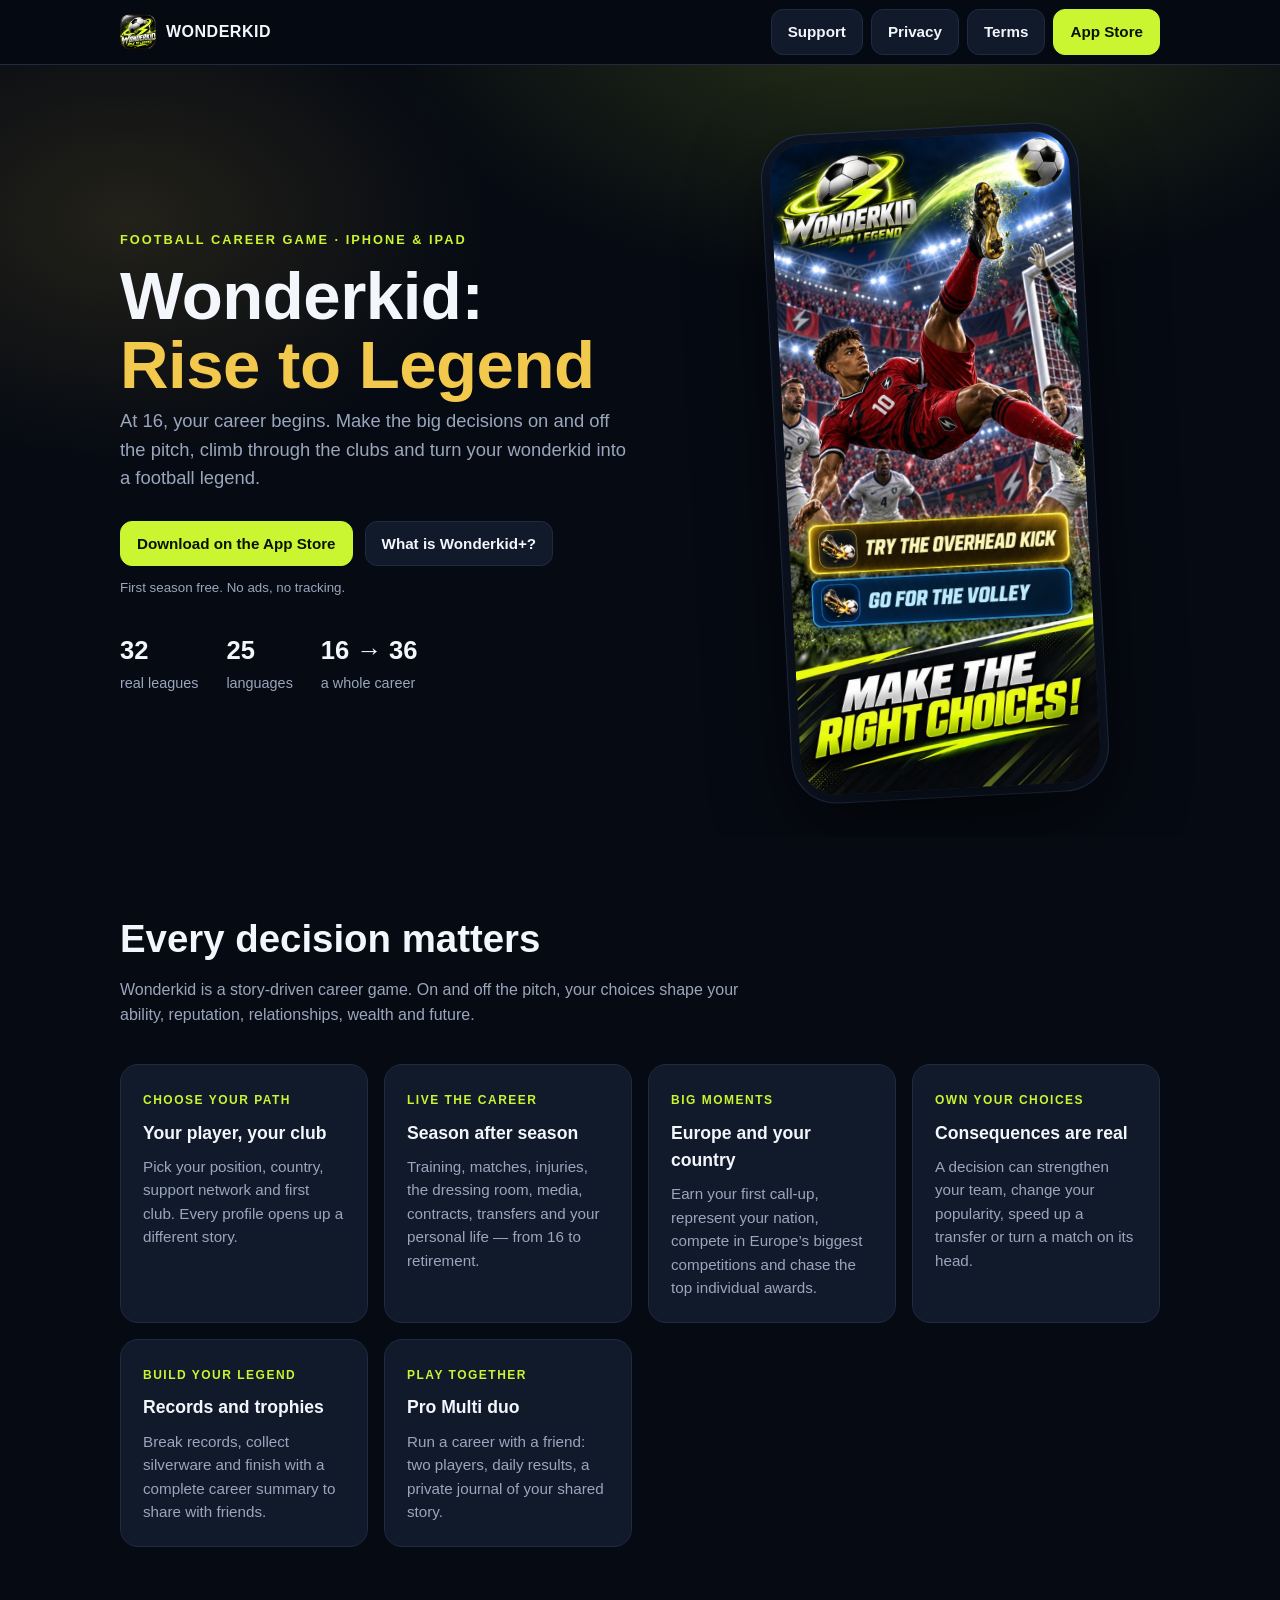
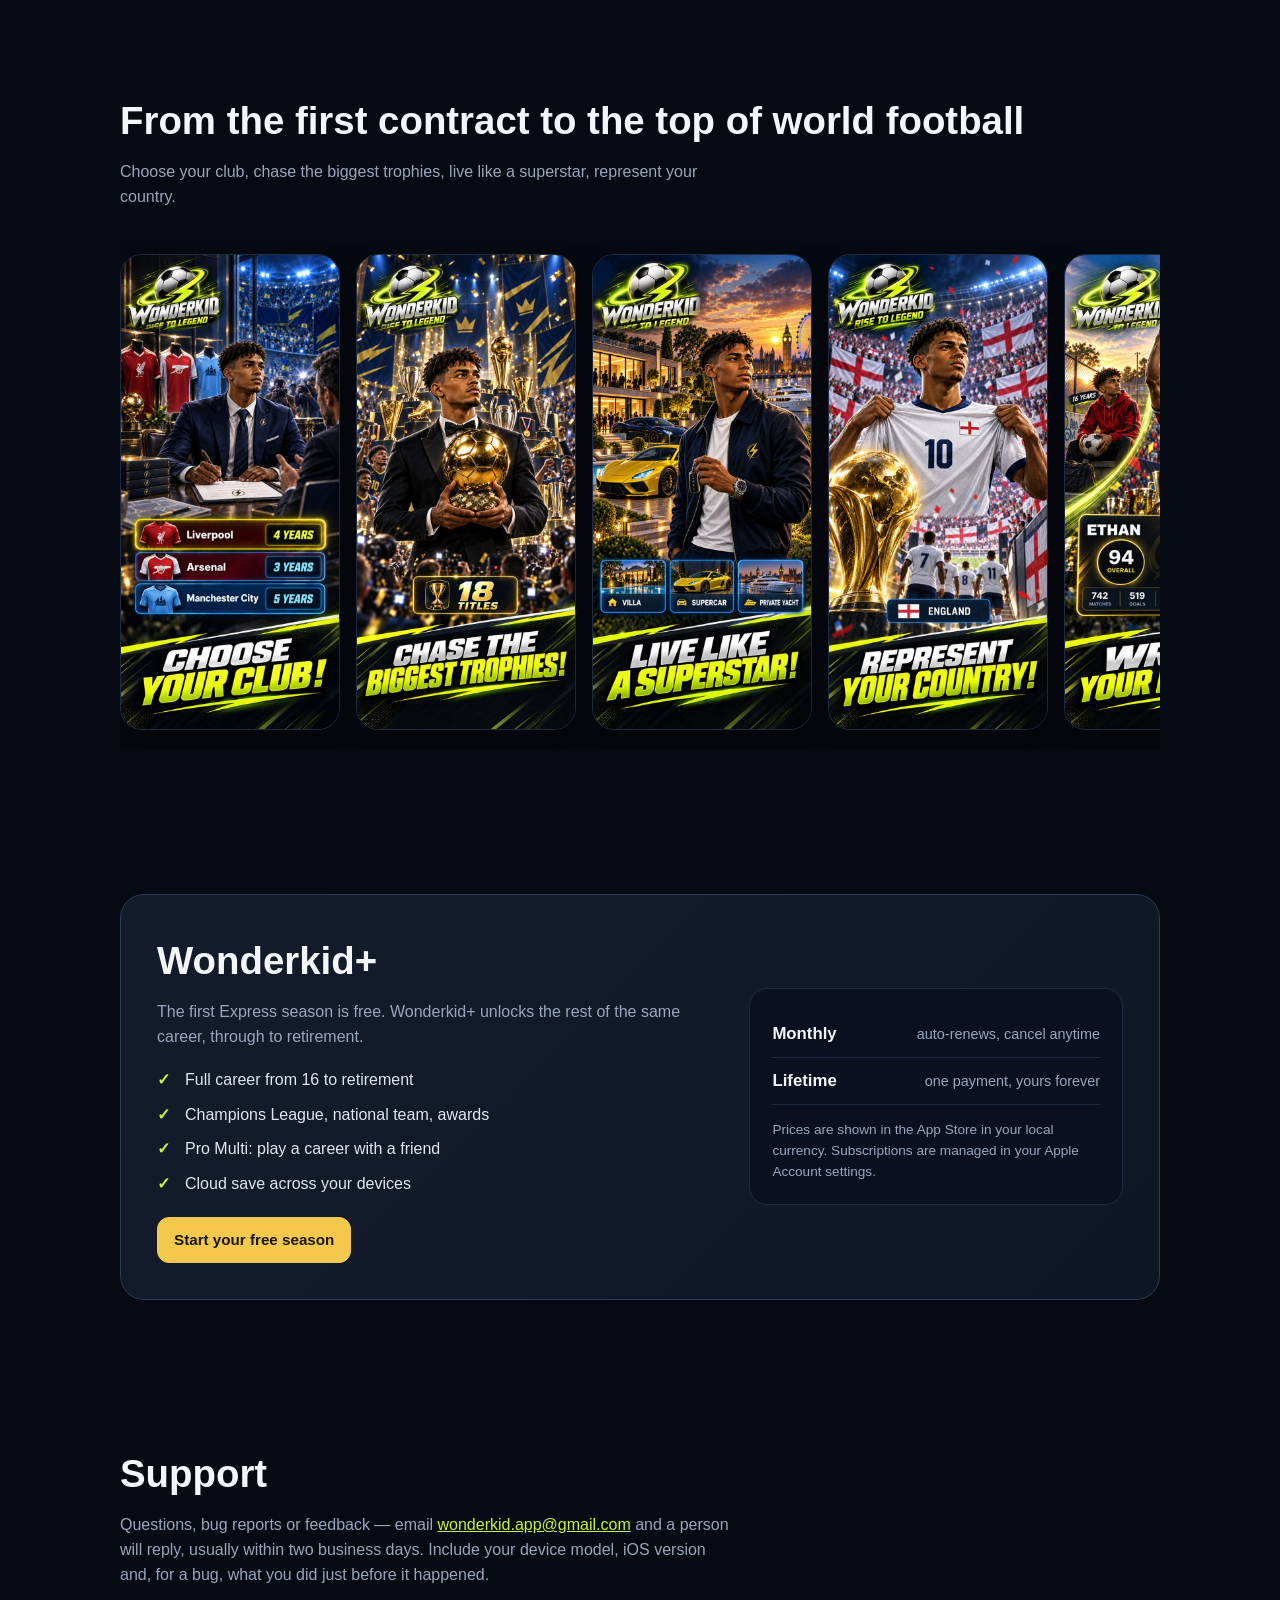
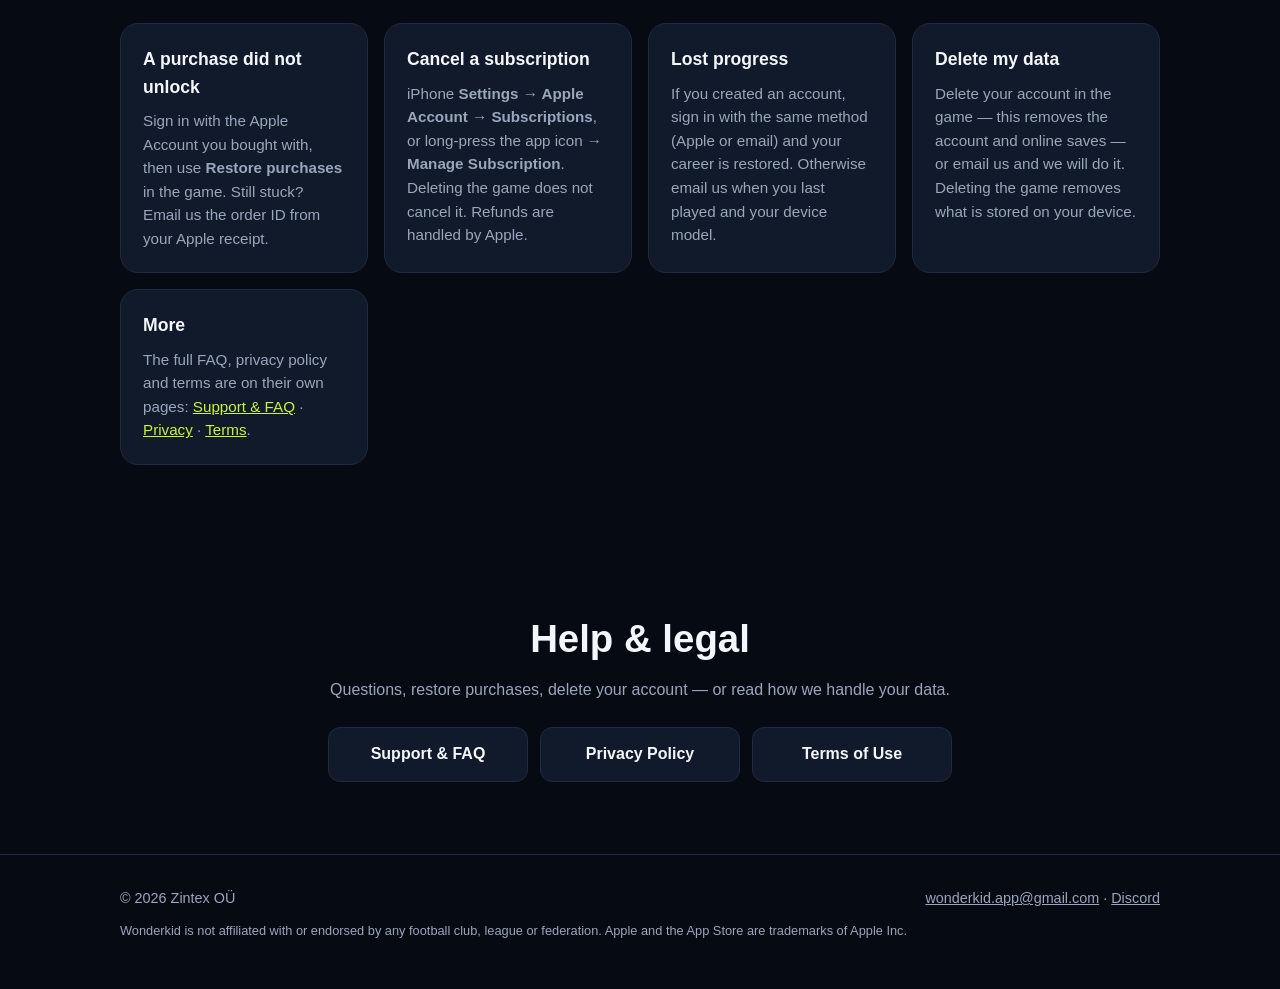
==== commit a5bb86f7: "Support email: wonderkid.app@gmail.com" ====
--- a/index.html
+++ b/index.html
@@ -172,7 +172,7 @@
 <section id="support">
   <div class="wrap">
     <h2>Support</h2>
-    <p class="sub">Questions, bug reports or feedback — email <a href="mailto:zintex.ou@gmail.com">zintex.ou@gmail.com</a> and a person will reply, usually within two business days. Include your device model, iOS version and, for a bug, what you did just before it happened.</p>
+    <p class="sub">Questions, bug reports or feedback — email <a href="mailto:wonderkid.app@gmail.com">wonderkid.app@gmail.com</a> and a person will reply, usually within two business days. Include your device model, iOS version and, for a bug, what you did just before it happened.</p>
     <div class="features">
       <div class="f"><h3>A purchase did not unlock</h3><p>Sign in with the Apple Account you bought with, then use <strong>Restore purchases</strong> in the game. Still stuck? Email us the order ID from your Apple receipt.</p></div>
       <div class="f"><h3>Cancel a subscription</h3><p>iPhone <strong>Settings → Apple Account → Subscriptions</strong>, or long-press the app icon → <strong>Manage Subscription</strong>. Deleting the game does not cancel it. Refunds are handled by Apple.</p></div>
@@ -199,7 +199,7 @@
 <footer>
   <div class="wrap row">
     <div>© 2026 Zintex OÜ</div>
-    <div><a href="mailto:zintex.ou@gmail.com">zintex.ou@gmail.com</a> · <a href="https://discord.gg/sp27dDSzA">Discord</a></div>
+    <div><a href="mailto:wonderkid.app@gmail.com">wonderkid.app@gmail.com</a> · <a href="https://discord.gg/sp27dDSzA">Discord</a></div>
   </div>
   <div class="wrap" style="margin-top:12px;font-size:.8rem">Wonderkid is not affiliated with or endorsed by any football club, league or federation. Apple and the App Store are trademarks of Apple Inc.</div>
 </footer>
